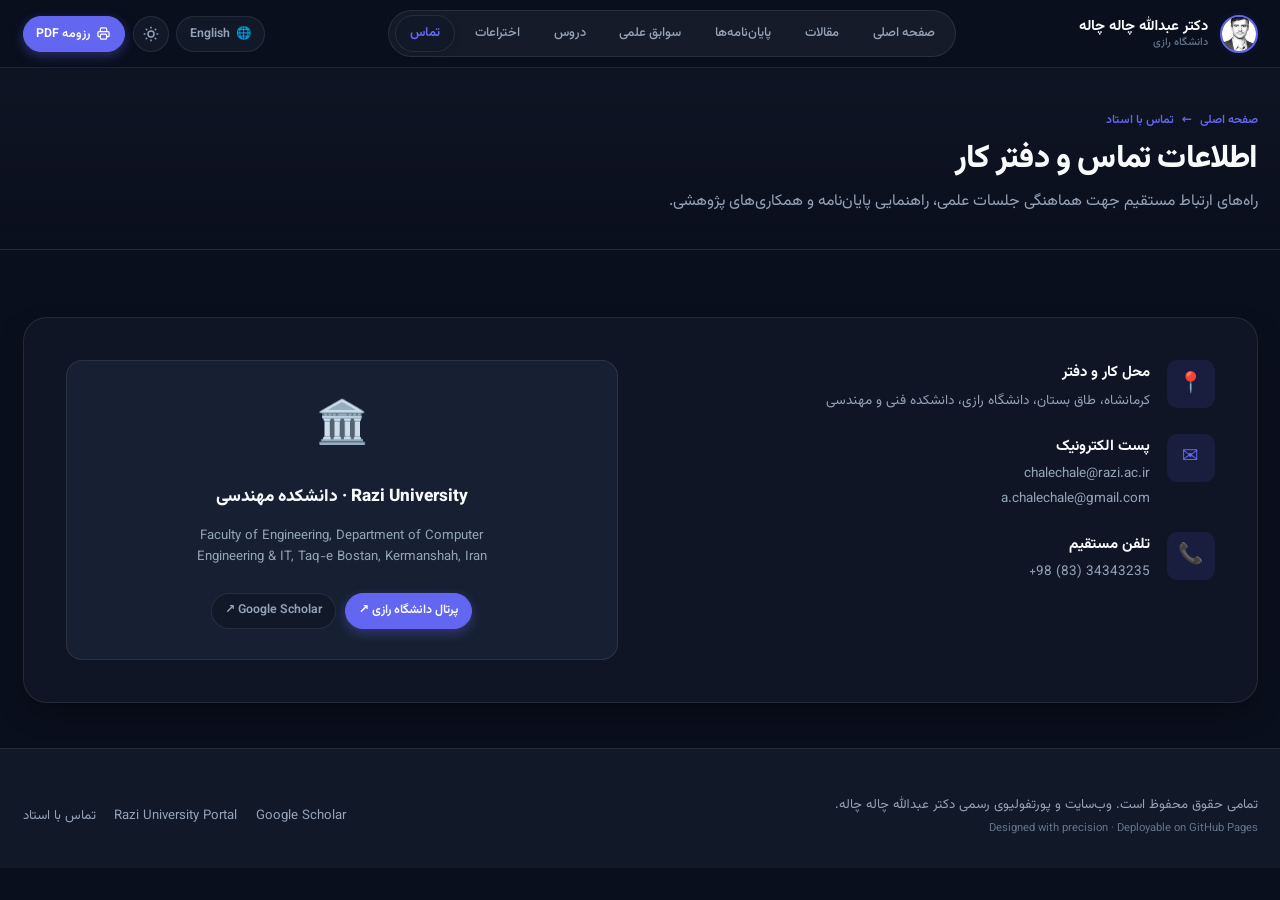
==== contact.html @ 7c10b1ac "feat: complete interactive academic portfolio & analytics suite for Dr. Abdolah Chalechale" ====
<!DOCTYPE html>
<html lang="fa" dir="rtl" data-theme="dark">
<head>
  <meta charset="UTF-8">
  <meta name="viewport" content="width=device-width, initial-scale=1.0">
  <title>تماس و ارتباط با استاد | دکتر عبدالله چاله چاله</title>
  
  <meta name="description" content="Contact details and academic office information for Dr. Abdolah Chalechale at Razi University.">
  <link rel="icon" type="image/jpeg" href="assets/images/profile.jpg">
  <link rel="stylesheet" href="assets/css/style.css">
</head>
<body data-page="contact">

  <!-- Shared Dynamic Header -->
  <header id="app-header"></header>

  <!-- Subpage Header Banner -->
  <div id="subpage-banner"></div>

  <!-- Contact Section -->
  <section class="section">
    <div class="container">
      <div class="contact-wrapper">
        <div class="contact-cards-col">
          <!-- Office Address -->
          <div class="contact-entry">
            <div class="contact-entry-icon">📍</div>
            <div class="contact-entry-text">
              <h4 id="contact-office-title">محل کار و دفتر</h4>
              <p id="contact-office-text">کرمانشاه، طاق بستان، دانشگاه رازی، دانشکده فنی و مهندسی</p>
            </div>
          </div>

          <!-- Email -->
          <div class="contact-entry">
            <div class="contact-entry-icon">✉️</div>
            <div class="contact-entry-text">
              <h4 id="contact-email-title">پست الکترونیک</h4>
              <p><a id="contact-email-link" href="mailto:chalechale@razi.ac.ir">chalechale@razi.ac.ir</a></p>
              <p style="margin-top:2px;"><a href="mailto:a.chalechale@gmail.com">a.chalechale@gmail.com</a></p>
            </div>
          </div>

          <!-- Phone -->
          <div class="contact-entry">
            <div class="contact-entry-icon">📞</div>
            <div class="contact-entry-text">
              <h4 id="contact-phone-title">تلفن مستقیم</h4>
              <p id="contact-phone-text" dir="ltr" style="text-align:inherit;">+98 (83) 34343235</p>
            </div>
          </div>
        </div>

        <!-- Campus Card / Portals -->
        <div class="contact-card-box">
          <div style="font-size:2.8rem; color:var(--primary); margin-bottom:0.4rem;">🏛️</div>
          <h4 style="font-size:1.15rem; font-weight:800;">Razi University · دانشکده مهندسی</h4>
          <p style="font-size:0.88rem; color:var(--text-muted); max-width:320px; line-height:1.6;">
            Faculty of Engineering, Department of Computer Engineering & IT, Taq-e Bostan, Kermanshah, Iran
          </p>
          <div style="margin-top:0.8rem; display:flex; gap:0.6rem; flex-wrap:wrap; justify-content:center;">
            <a href="https://razi.ac.ir/~chalechale" target="_blank" rel="noopener" class="action-pill primary" style="font-size:0.82rem; height:36px;">
              پرتال دانشگاه رازی ↗
            </a>
            <a href="https://scholar.google.com/citations?user=C1-FBkUAAAAJ&hl=en" target="_blank" rel="noopener" class="action-pill" style="font-size:0.82rem; height:36px;">
              Google Scholar ↗
            </a>
          </div>
        </div>
      </div>
    </div>
  </section>

  <!-- Shared Dynamic Footer -->
  <footer id="app-footer"></footer>

  <!-- Scripts -->
  <script src="assets/js/data.js"></script>
  <script src="assets/js/app.js"></script>
</body>
</html>
---- assets/css/style.css ----
/* ==========================================================================
   Dr. Abdolah Chalechale - Premium Academic Portfolio & Multi-Page CV
   Modern Minimalist Luxury Aesthetic | Multi-Page Architecture
   Bilingual (Persian & English) | Dark & Light Modes | Print-Ready
   ========================================================================== */

/* --- Import Fonts --- */
@import url('https://fonts.googleapis.com/css2?family=Outfit:wght@300;400;500;600;700;800&family=Plus+Jakarta+Sans:wght@400;500;600;700;800&family=Vazirmatn:wght@300;400;500;600;700;800;900&family=Fira+Code:wght@400;500&display=swap');

/* --- Design Tokens --- */
:root {
  --primary: #6366f1;
  --primary-hover: #4f46e5;
  --primary-light: rgba(99, 102, 241, 0.12);
  --primary-glow: rgba(99, 102, 241, 0.28);
  --cyan: #06b6d4;
  --cyan-light: rgba(6, 182, 212, 0.12);
  --emerald: #10b981;
  --emerald-light: rgba(16, 185, 129, 0.12);
  --amber: #f59e0b;
  --amber-light: rgba(245, 158, 11, 0.12);
  --radius-xs: 6px;
  --radius-sm: 10px;
  --radius-md: 16px;
  --radius-lg: 24px;
  --radius-full: 9999px;
  --transition: all 0.24s cubic-bezier(0.16, 1, 0.3, 1);
  --font-en: 'Plus Jakarta Sans', 'Outfit', system-ui, -apple-system, sans-serif;
  --font-fa: 'Vazirmatn', system-ui, -apple-system, sans-serif;
  --font-mono: 'Fira Code', monospace;
}

/* --- Dark Theme (Default) --- */
[data-theme="dark"] {
  --bg-body: #0a0f1d;
  --bg-surface: #111827;
  --bg-surface-elevated: #162032;
  --bg-card: rgba(17, 24, 39, 0.78);
  --bg-card-hover: rgba(26, 36, 56, 0.9);
  --border-color: rgba(255, 255, 255, 0.09);
  --border-color-hover: rgba(99, 102, 241, 0.45);
  --text-main: #f8fafc;
  --text-muted: #94a3b8;
  --text-faint: #64748b;
  --nav-bg: rgba(10, 15, 29, 0.88);
  --shadow-sm: 0 2px 8px rgba(0, 0, 0, 0.3);
  --shadow-md: 0 12px 30px -10px rgba(0, 0, 0, 0.55);
  --shadow-glow: 0 0 30px rgba(99, 102, 241, 0.22);
  --code-bg: #0d1322;
  --badge-bg: rgba(255, 255, 255, 0.05);
}

/* --- Light Theme --- */
[data-theme="light"] {
  --bg-body: #f8fafc;
  --bg-surface: #ffffff;
  --bg-surface-elevated: #f1f5f9;
  --bg-card: rgba(255, 255, 255, 0.92);
  --bg-card-hover: #ffffff;
  --border-color: #e2e8f0;
  --border-color-hover: rgba(99, 102, 241, 0.45);
  --text-main: #0f172a;
  --text-muted: #475569;
  --text-faint: #94a3b8;
  --nav-bg: rgba(255, 255, 255, 0.9);
  --shadow-sm: 0 2px 6px rgba(15, 23, 42, 0.05);
  --shadow-md: 0 12px 32px -8px rgba(15, 23, 42, 0.08);
  --shadow-glow: 0 0 25px rgba(99, 102, 241, 0.15);
  --code-bg: #f8fafc;
  --badge-bg: #eef2f6;
}

/* --- Base & Reset --- */
*, *::before, *::after {
  box-sizing: border-box;
  margin: 0;
  padding: 0;
}

html {
  scroll-behavior: smooth;
  font-size: 15px;
}

body {
  background-color: var(--bg-body);
  color: var(--text-main);
  line-height: 1.7;
  transition: background-color 0.3s ease, color 0.3s ease;
  overflow-x: hidden;
  min-height: 100vh;
  display: flex;
  flex-direction: column;
}

html[lang="en"] body {
  font-family: var(--font-en);
}

html[lang="fa"] body {
  font-family: var(--font-fa);
  direction: rtl;
  text-align: right;
}

a {
  color: inherit;
  text-decoration: none;
  transition: var(--transition);
}

button {
  cursor: pointer;
  border: none;
  background: transparent;
  font-family: inherit;
  color: inherit;
}

.container {
  width: 100%;
  max-width: 1280px;
  margin: 0 auto;
  padding: 0 1.5rem;
}

/* ==========================================================================
   Navigation Bar (Zero Overflow, Completely Clean & Modern)
   ========================================================================== */
.navbar {
  position: fixed;
  top: 0;
  left: 0;
  right: 0;
  z-index: 1000;
  background: var(--nav-bg);
  backdrop-filter: blur(16px);
  -webkit-backdrop-filter: blur(16px);
  border-bottom: 1px solid var(--border-color);
  height: 68px;
  display: flex;
  align-items: center;
  transition: var(--transition);
}

.nav-container {
  display: flex;
  align-items: center;
  justify-content: space-between;
  gap: 1rem;
  width: 100%;
}

/* Brand Section */
.nav-brand {
  display: flex;
  align-items: center;
  gap: 0.75rem;
  flex-shrink: 0;
  white-space: nowrap;
}

.brand-avatar {
  width: 38px;
  height: 38px;
  border-radius: var(--radius-full);
  object-fit: cover;
  border: 2px solid var(--primary);
  box-shadow: 0 0 10px var(--primary-light);
  flex-shrink: 0;
}

.brand-info {
  display: flex;
  flex-direction: column;
  line-height: 1.25;
}

.brand-name {
  font-size: 0.98rem;
  font-weight: 700;
  color: var(--text-main);
  white-space: nowrap;
}

.brand-badge {
  font-size: 0.72rem;
  color: var(--text-faint);
  font-weight: 500;
  white-space: nowrap;
}

/* Navigation Menu */
.nav-menu-wrapper {
  display: flex;
  align-items: center;
  flex-grow: 1;
  justify-content: center;
}

.nav-menu {
  display: flex;
  align-items: center;
  list-style: none;
  gap: 0.35rem;
  padding: 0.3rem 0.4rem;
  background: var(--badge-bg);
  border: 1px solid var(--border-color);
  border-radius: var(--radius-full);
}

.nav-item {
  white-space: nowrap;
}

.nav-link {
  display: inline-block;
  font-size: 0.86rem;
  font-weight: 500;
  color: var(--text-muted);
  padding: 0.42rem 0.95rem;
  border-radius: var(--radius-full);
  white-space: nowrap !important;
  transition: var(--transition);
  text-decoration: none;
}

.nav-link:hover {
  color: var(--text-main);
  background: rgba(255, 255, 255, 0.06);
}

.nav-link.active {
  color: var(--primary);
  background: var(--bg-surface);
  font-weight: 700;
  box-shadow: 0 2px 8px rgba(0, 0, 0, 0.1);
  border: 1px solid var(--border-color);
}

/* Navigation Actions (Buttons) */
.nav-actions {
  display: flex;
  align-items: center;
  gap: 0.5rem;
  flex-shrink: 0;
  white-space: nowrap;
}

.action-pill {
  display: inline-flex;
  align-items: center;
  gap: 0.4rem;
  height: 36px;
  padding: 0 0.85rem;
  border-radius: var(--radius-full);
  font-size: 0.82rem;
  font-weight: 600;
  background: var(--bg-surface);
  border: 1px solid var(--border-color);
  color: var(--text-muted);
  white-space: nowrap !important;
  transition: var(--transition);
}

.action-pill:hover {
  color: var(--primary);
  border-color: var(--border-color-hover);
  background: var(--bg-surface-elevated);
  transform: translateY(-1px);
}

.action-pill.primary {
  background: var(--primary);
  color: #ffffff;
  border-color: var(--primary);
  box-shadow: 0 4px 12px rgba(99, 102, 241, 0.35);
}

.action-pill.primary:hover {
  background: var(--primary-hover);
  box-shadow: 0 6px 16px rgba(99, 102, 241, 0.45);
  color: #ffffff;
}

.icon-btn-round {
  display: inline-flex;
  align-items: center;
  justify-content: center;
  width: 36px;
  height: 36px;
  border-radius: var(--radius-full);
  background: var(--bg-surface);
  border: 1px solid var(--border-color);
  color: var(--text-muted);
  flex-shrink: 0;
  transition: var(--transition);
}

.icon-btn-round:hover {
  color: var(--primary);
  border-color: var(--border-color-hover);
  transform: translateY(-1px);
}

/* Mobile Toggle */
.mobile-toggle {
  display: none;
  width: 38px;
  height: 38px;
  border-radius: var(--radius-sm);
  align-items: center;
  justify-content: center;
  background: var(--bg-surface);
  border: 1px solid var(--border-color);
  color: var(--text-main);
}

/* Mobile Drawer */
.mobile-nav-drawer {
  display: none;
  position: fixed;
  top: 68px;
  left: 0;
  right: 0;
  background: var(--bg-surface);
  border-bottom: 1px solid var(--border-color);
  padding: 1.25rem;
  z-index: 999;
  flex-direction: column;
  gap: 0.5rem;
  box-shadow: var(--shadow-md);
}

.mobile-nav-drawer.active {
  display: flex;
}

.mobile-nav-link {
  padding: 0.65rem 1rem;
  border-radius: var(--radius-sm);
  font-size: 0.95rem;
  font-weight: 600;
  color: var(--text-muted);
}

.mobile-nav-link.active, .mobile-nav-link:hover {
  color: var(--primary);
  background: var(--primary-light);
}

/* ==========================================================================
   Page Headers (For Dedicated Sub-Pages)
   ========================================================================== */
.page-header-section {
  padding-top: 110px;
  padding-bottom: 35px;
  position: relative;
  border-bottom: 1px solid var(--border-color);
  background: linear-gradient(180deg, var(--bg-card) 0%, transparent 100%);
}

.page-header-content {
  display: flex;
  flex-direction: column;
  gap: 0.6rem;
}

.page-breadcrumb {
  display: flex;
  align-items: center;
  gap: 0.5rem;
  font-size: 0.8rem;
  color: var(--primary);
  font-weight: 600;
}

.page-title {
  font-size: 2.15rem;
  font-weight: 800;
  letter-spacing: -0.025em;
  line-height: 1.25;
}

.page-subtitle {
  font-size: 1.05rem;
  color: var(--text-muted);
  max-width: 780px;
  line-height: 1.6;
}

/* ==========================================================================
   Home Hero Section (Executive Professor Profile)
   ========================================================================== */
.hero-section {
  padding-top: 115px;
  padding-bottom: 45px;
  position: relative;
}

.hero-glow {
  position: absolute;
  top: 5%;
  left: 50%;
  transform: translateX(-50%);
  width: 750px;
  height: 380px;
  background: radial-gradient(circle, rgba(99, 102, 241, 0.16) 0%, rgba(6, 182, 212, 0.08) 50%, transparent 75%);
  filter: blur(80px);
  z-index: -1;
  pointer-events: none;
}

.hero-grid {
  display: grid;
  grid-template-columns: 290px 1fr;
  gap: 3rem;
  align-items: center;
  background: var(--bg-card);
  backdrop-filter: blur(16px);
  border: 1px solid var(--border-color);
  border-radius: var(--radius-lg);
  padding: 3rem;
  box-shadow: var(--shadow-md);
}

.hero-avatar-box {
  text-align: center;
  position: relative;
}

.hero-avatar-frame {
  width: 250px;
  height: 290px;
  margin: 0 auto;
  border-radius: var(--radius-lg);
  overflow: hidden;
  box-shadow: var(--shadow-md);
  border: 3px solid rgba(255, 255, 255, 0.15);
  background: var(--bg-surface);
}

.hero-avatar-img {
  width: 100%;
  height: 100%;
  object-fit: cover;
  transition: transform 0.4s ease;
}

.hero-avatar-img:hover {
  transform: scale(1.03);
}

.verified-pill {
  position: absolute;
  bottom: -12px;
  left: 50%;
  transform: translateX(-50%);
  background: var(--bg-surface);
  color: var(--cyan);
  border: 1px solid var(--border-color);
  padding: 0.3rem 0.9rem;
  border-radius: var(--radius-full);
  font-size: 0.76rem;
  font-weight: 700;
  display: inline-flex;
  align-items: center;
  gap: 0.35rem;
  white-space: nowrap;
  box-shadow: var(--shadow-sm);
}

.hero-info {
  display: flex;
  flex-direction: column;
  gap: 1.1rem;
}

.hero-badges-row {
  display: flex;
  flex-wrap: wrap;
  gap: 0.5rem;
}

.badge {
  display: inline-flex;
  align-items: center;
  gap: 0.35rem;
  padding: 0.3rem 0.8rem;
  border-radius: var(--radius-full);
  font-size: 0.78rem;
  font-weight: 600;
  background: var(--badge-bg);
  border: 1px solid var(--border-color);
  color: var(--text-muted);
  white-space: nowrap;
}

.badge.primary {
  background: var(--primary-light);
  border-color: rgba(99, 102, 241, 0.3);
  color: var(--primary);
}

.badge.cyan {
  background: var(--cyan-light);
  border-color: rgba(6, 182, 212, 0.3);
  color: var(--cyan);
}

.badge.emerald {
  background: var(--emerald-light);
  border-color: rgba(16, 185, 129, 0.3);
  color: var(--emerald);
}

.hero-title {
  font-size: 2.45rem;
  font-weight: 800;
  letter-spacing: -0.025em;
  line-height: 1.2;
}

.hero-rank {
  font-size: 1.22rem;
  font-weight: 700;
  color: var(--primary);
}

.hero-dept {
  font-size: 0.96rem;
  color: var(--text-muted);
  display: flex;
  align-items: center;
  gap: 0.45rem;
}

.hero-bio-text {
  font-size: 0.95rem;
  color: var(--text-muted);
  line-height: 1.75;
}

.hero-quote-box {
  font-style: italic;
  font-size: 0.92rem;
  color: var(--text-faint);
  border-left: 3px solid var(--primary);
  padding: 0.5rem 1.1rem;
  background: var(--primary-light);
  border-radius: 0 var(--radius-sm) var(--radius-sm) 0;
}

html[lang="fa"] .hero-quote-box {
  border-left: none;
  border-right: 3px solid var(--primary);
  border-radius: var(--radius-sm) 0 0 var(--radius-sm);
}

.hero-buttons-row {
  display: flex;
  flex-wrap: wrap;
  gap: 0.75rem;
  margin-top: 0.35rem;
}

/* ==========================================================================
   Stats Strip
   ========================================================================== */
.stats-strip {
  margin: 25px 0 45px;
}

.stats-grid {
  display: grid;
  grid-template-columns: repeat(auto-fit, minmax(170px, 1fr));
  gap: 1.1rem;
}

.stat-box {
  background: var(--bg-card);
  backdrop-filter: blur(12px);
  border: 1px solid var(--border-color);
  border-radius: var(--radius-md);
  padding: 1.4rem 1.1rem;
  text-align: center;
  box-shadow: var(--shadow-sm);
  transition: var(--transition);
}

.stat-box:hover {
  border-color: var(--border-color-hover);
  transform: translateY(-3px);
  box-shadow: var(--shadow-md);
}

.stat-num {
  font-size: 2.1rem;
  font-weight: 800;
  line-height: 1.1;
  color: var(--text-main);
  letter-spacing: -0.02em;
}

.stat-label {
  font-size: 0.82rem;
  color: var(--text-muted);
  font-weight: 600;
  margin-top: 0.35rem;
}

.stat-sub {
  font-size: 0.72rem;
  color: var(--text-faint);
  margin-top: 0.15rem;
}

/* ==========================================================================
   Pillars & Featured Grid (Home Page)
   ========================================================================== */
.section {
  padding: 45px 0;
}

.section-head {
  display: flex;
  justify-content: space-between;
  align-items: flex-end;
  flex-wrap: wrap;
  gap: 1rem;
  margin-bottom: 2rem;
}

.section-head-text h3 {
  font-size: 1.65rem;
  font-weight: 800;
  letter-spacing: -0.02em;
}

.section-head-text p {
  font-size: 0.92rem;
  color: var(--text-muted);
  margin-top: 0.25rem;
}

.explore-all-btn {
  display: inline-flex;
  align-items: center;
  gap: 0.35rem;
  font-size: 0.88rem;
  font-weight: 700;
  color: var(--primary);
  padding: 0.4rem 0.85rem;
  border-radius: var(--radius-sm);
  border: 1px solid var(--border-color);
  background: var(--bg-surface);
  transition: var(--transition);
}

.explore-all-btn:hover {
  background: var(--primary-light);
  border-color: var(--primary);
  transform: translateY(-2px);
}

.pillars-grid {
  display: grid;
  grid-template-columns: repeat(auto-fit, minmax(320px, 1fr));
  gap: 1.4rem;
}

.pillar-card {
  background: var(--bg-card);
  backdrop-filter: blur(12px);
  border: 1px solid var(--border-color);
  border-radius: var(--radius-md);
  padding: 1.7rem;
  box-shadow: var(--shadow-sm);
  display: flex;
  flex-direction: column;
  gap: 0.8rem;
  transition: var(--transition);
}

.pillar-card:hover {
  border-color: var(--border-color-hover);
  transform: translateY(-4px);
  box-shadow: var(--shadow-md);
}

.pillar-icon {
  width: 48px;
  height: 48px;
  border-radius: var(--radius-sm);
  background: var(--primary-light);
  color: var(--primary);
  display: flex;
  align-items: center;
  justify-content: center;
  font-size: 1.5rem;
}

.pillar-title {
  font-size: 1.15rem;
  font-weight: 700;
}

.pillar-desc {
  font-size: 0.88rem;
  color: var(--text-muted);
  line-height: 1.65;
}

/* ==========================================================================
   Filter & Search Bar (Used on Publications & Theses Pages)
   ========================================================================== */
.filter-toolbar {
  background: var(--bg-card);
  border: 1px solid var(--border-color);
  border-radius: var(--radius-md);
  padding: 1.25rem;
  margin-bottom: 2rem;
  display: flex;
  flex-direction: column;
  gap: 1rem;
  box-shadow: var(--shadow-sm);
}

.search-box {
  position: relative;
  width: 100%;
}

.search-icon {
  position: absolute;
  top: 50%;
  left: 1rem;
  transform: translateY(-50%);
  color: var(--text-faint);
  font-size: 1.1rem;
  pointer-events: none;
}

html[lang="fa"] .search-icon {
  left: auto;
  right: 1rem;
}

.search-field {
  width: 100%;
  height: 46px;
  background: var(--bg-surface);
  border: 1px solid var(--border-color);
  border-radius: var(--radius-sm);
  padding: 0 1rem 0 2.8rem;
  font-size: 0.95rem;
  color: var(--text-main);
  outline: none;
  transition: var(--transition);
  font-family: inherit;
}

html[lang="fa"] .search-field {
  padding: 0 2.8rem 0 1rem;
}

.search-field:focus {
  border-color: var(--primary);
  box-shadow: 0 0 0 3px var(--primary-light);
}

.filter-pills-wrap {
  display: flex;
  flex-wrap: wrap;
  align-items: center;
  justify-content: space-between;
  gap: 0.75rem;
}

.pills-group {
  display: flex;
  flex-wrap: wrap;
  gap: 0.4rem;
  align-items: center;
}

.filter-pill {
  padding: 0.42rem 0.9rem;
  border-radius: var(--radius-full);
  font-size: 0.82rem;
  font-weight: 600;
  background: var(--bg-surface);
  border: 1px solid var(--border-color);
  color: var(--text-muted);
  white-space: nowrap !important;
  transition: var(--transition);
}

.filter-pill:hover {
  color: var(--text-main);
  border-color: var(--border-color-hover);
}

.filter-pill.active {
  background: var(--primary);
  color: #ffffff;
  border-color: var(--primary);
  box-shadow: 0 2px 8px rgba(99, 102, 241, 0.35);
}

.select-dropdown {
  height: 36px;
  padding: 0 0.85rem;
  background: var(--bg-surface);
  border: 1px solid var(--border-color);
  border-radius: var(--radius-sm);
  color: var(--text-muted);
  font-size: 0.82rem;
  font-weight: 600;
  outline: none;
  font-family: inherit;
  cursor: pointer;
  white-space: nowrap;
}

/* ==========================================================================
   Publications List Cards
   ========================================================================== */
.publications-feed {
  display: flex;
  flex-direction: column;
  gap: 1.25rem;
}

.pub-entry {
  background: var(--bg-card);
  backdrop-filter: blur(12px);
  border: 1px solid var(--border-color);
  border-radius: var(--radius-md);
  padding: 1.6rem 1.8rem;
  box-shadow: var(--shadow-sm);
  display: flex;
  flex-direction: column;
  gap: 0.7rem;
  transition: var(--transition);
}

.pub-entry:hover {
  border-color: var(--border-color-hover);
  transform: translateY(-2px);
  box-shadow: var(--shadow-md);
}

.pub-entry.highlight {
  border-left: 4px solid var(--primary);
}

html[lang="fa"] .pub-entry.highlight {
  border-left: 1px solid var(--border-color);
  border-right: 4px solid var(--primary);
}

.pub-top-row {
  display: flex;
  align-items: center;
  justify-content: space-between;
  gap: 0.75rem;
  flex-wrap: wrap;
}

.pub-tags {
  display: flex;
  align-items: center;
  gap: 0.45rem;
  flex-wrap: wrap;
}

.year-tag {
  font-size: 0.78rem;
  font-weight: 700;
  color: var(--text-faint);
  background: var(--badge-bg);
  padding: 0.2rem 0.6rem;
  border-radius: var(--radius-xs);
}

.pub-title-text {
  font-size: 1.18rem;
  font-weight: 700;
  line-height: 1.45;
  color: var(--text-main);
}

.pub-authors-text {
  font-size: 0.9rem;
  color: var(--text-muted);
}

.pub-authors-text .highlight-name {
  font-weight: 700;
  color: var(--primary);
  text-decoration: underline;
  text-decoration-color: var(--primary-light);
}

.pub-venue-text {
  font-size: 0.88rem;
  font-style: italic;
  color: var(--text-muted);
}

.pub-abstract-box {
  font-size: 0.86rem;
  color: var(--text-muted);
  line-height: 1.7;
  background: var(--bg-surface-elevated);
  padding: 0.9rem 1.1rem;
  border-radius: var(--radius-sm);
  border: 1px solid var(--border-color);
  margin-top: 0.25rem;
}

.pub-bot-row {
  display: flex;
  align-items: center;
  justify-content: space-between;
  flex-wrap: wrap;
  gap: 0.75rem;
  padding-top: 0.6rem;
  border-top: 1px solid var(--border-color);
  margin-top: 0.35rem;
}

.btn-sm {
  display: inline-flex;
  align-items: center;
  gap: 0.35rem;
  padding: 0.32rem 0.7rem;
  border-radius: var(--radius-sm);
  background: var(--bg-surface);
  border: 1px solid var(--border-color);
  font-size: 0.78rem;
  font-weight: 600;
  color: var(--text-muted);
  white-space: nowrap !important;
  transition: var(--transition);
}

.btn-sm:hover {
  color: var(--primary);
  border-color: var(--primary);
}

/* ==========================================================================
   Theses Cards
   ========================================================================== */
.theses-grid {
  display: grid;
  grid-template-columns: repeat(auto-fit, minmax(340px, 1fr));
  gap: 1.4rem;
}

.thesis-card {
  background: var(--bg-card);
  border: 1px solid var(--border-color);
  border-radius: var(--radius-md);
  padding: 1.5rem;
  box-shadow: var(--shadow-sm);
  display: flex;
  flex-direction: column;
  gap: 0.75rem;
  transition: var(--transition);
}

.thesis-card:hover {
  border-color: var(--border-color-hover);
  transform: translateY(-3px);
  box-shadow: var(--shadow-md);
}

.thesis-student-row {
  font-size: 0.85rem;
  color: var(--text-faint);
  display: flex;
  align-items: center;
  gap: 0.4rem;
}

.thesis-student-row strong {
  color: var(--text-main);
}

.thesis-title-text {
  font-size: 1.05rem;
  font-weight: 700;
  line-height: 1.45;
}

.thesis-desc {
  font-size: 0.84rem;
  color: var(--text-muted);
  line-height: 1.65;
}

/* ==========================================================================
   Timeline (Education & Leadership)
   ========================================================================== */
.timeline-container {
  position: relative;
  margin-top: 1.5rem;
}

.timeline-axis {
  position: absolute;
  top: 0;
  bottom: 0;
  left: 20px;
  width: 2px;
  background: var(--border-color);
}

html[lang="fa"] .timeline-axis {
  left: auto;
  right: 20px;
}

.timeline-nodes {
  display: flex;
  flex-direction: column;
  gap: 2rem;
}

.timeline-node {
  position: relative;
  padding-left: 55px;
}

html[lang="fa"] .timeline-node {
  padding-left: 0;
  padding-right: 55px;
}

.timeline-marker {
  position: absolute;
  top: 0;
  left: 11px;
  width: 20px;
  height: 20px;
  border-radius: 50%;
  background: var(--bg-surface);
  border: 3px solid var(--primary);
  box-shadow: 0 0 10px var(--primary-light);
}

html[lang="fa"] .timeline-marker {
  left: auto;
  right: 11px;
}

.timeline-box {
  background: var(--bg-card);
  border: 1px solid var(--border-color);
  border-radius: var(--radius-md);
  padding: 1.6rem;
  box-shadow: var(--shadow-sm);
  transition: var(--transition);
}

.timeline-box:hover {
  border-color: var(--border-color-hover);
}

.timeline-year {
  font-size: 0.82rem;
  font-weight: 700;
  color: var(--primary);
  margin-bottom: 0.3rem;
}

.timeline-headline {
  font-size: 1.2rem;
  font-weight: 800;
  margin-bottom: 0.25rem;
}

.timeline-organization {
  font-size: 0.92rem;
  color: var(--text-muted);
  margin-bottom: 0.6rem;
}

.timeline-narrative {
  font-size: 0.88rem;
  color: var(--text-muted);
  line-height: 1.7;
}

/* ==========================================================================
   Courses & Teaching Grid
   ========================================================================== */
.courses-grid {
  display: grid;
  grid-template-columns: repeat(auto-fit, minmax(320px, 1fr));
  gap: 1.4rem;
}

.course-box {
  background: var(--bg-card);
  border: 1px solid var(--border-color);
  border-radius: var(--radius-md);
  padding: 1.6rem;
  box-shadow: var(--shadow-sm);
  display: flex;
  flex-direction: column;
  gap: 0.75rem;
  transition: var(--transition);
}

.course-box:hover {
  border-color: var(--border-color-hover);
  transform: translateY(-3px);
}

.course-top-meta {
  display: flex;
  justify-content: space-between;
  align-items: center;
}

.course-title-text {
  font-size: 1.2rem;
  font-weight: 700;
}

.course-info-text {
  font-size: 0.88rem;
  color: var(--text-muted);
  line-height: 1.65;
}

/* ==========================================================================
   Patents & Industrial Projects Grid
   ========================================================================== */
.projects-grid {
  display: grid;
  grid-template-columns: repeat(auto-fit, minmax(340px, 1fr));
  gap: 1.4rem;
}

.project-box {
  background: var(--bg-card);
  border: 1px solid var(--border-color);
  border-radius: var(--radius-md);
  padding: 1.6rem;
  box-shadow: var(--shadow-sm);
  display: flex;
  flex-direction: column;
  gap: 0.75rem;
  transition: var(--transition);
}

.project-box:hover {
  border-color: var(--border-color-hover);
  transform: translateY(-3px);
}

.project-title-text {
  font-size: 1.15rem;
  font-weight: 700;
  line-height: 1.4;
}

.project-info-text {
  font-size: 0.88rem;
  color: var(--text-muted);
  line-height: 1.7;
}

/* ==========================================================================
   Contact Page Layout
   ========================================================================== */
.contact-wrapper {
  background: var(--bg-card);
  border: 1px solid var(--border-color);
  border-radius: var(--radius-lg);
  padding: 2.8rem;
  box-shadow: var(--shadow-md);
  display: grid;
  grid-template-columns: 1fr 1fr;
  gap: 3rem;
  margin-top: 1.5rem;
}

.contact-cards-col {
  display: flex;
  flex-direction: column;
  gap: 1.4rem;
}

.contact-entry {
  display: flex;
  align-items: flex-start;
  gap: 1.1rem;
}

.contact-entry-icon {
  width: 48px;
  height: 48px;
  border-radius: var(--radius-sm);
  background: var(--primary-light);
  color: var(--primary);
  display: flex;
  align-items: center;
  justify-content: center;
  font-size: 1.35rem;
  flex-shrink: 0;
}

.contact-entry-text h4 {
  font-size: 1rem;
  font-weight: 700;
  margin-bottom: 0.25rem;
}

.contact-entry-text p, .contact-entry-text a {
  font-size: 0.9rem;
  color: var(--text-muted);
}

.contact-entry-text a:hover {
  color: var(--primary);
  text-decoration: underline;
}

.contact-card-box {
  background: var(--bg-surface-elevated);
  border: 1px solid var(--border-color);
  border-radius: var(--radius-md);
  padding: 2rem;
  display: flex;
  flex-direction: column;
  justify-content: center;
  align-items: center;
  text-align: center;
  gap: 0.9rem;
}

/* ==========================================================================
   Footer
   ========================================================================== */
.footer {
  border-top: 1px solid var(--border-color);
  background: var(--bg-surface);
  padding: 3rem 0 2rem;
  margin-top: auto;
}

.footer-inner {
  display: flex;
  align-items: center;
  justify-content: space-between;
  flex-wrap: wrap;
  gap: 1.5rem;
}

.footer-copy {
  font-size: 0.88rem;
  color: var(--text-muted);
}

.footer-nav {
  display: flex;
  gap: 1.25rem;
  flex-wrap: wrap;
}

.footer-nav a {
  font-size: 0.88rem;
  color: var(--text-muted);
}

.footer-nav a:hover {
  color: var(--primary);
}

/* ==========================================================================
   Modal Dialog & Toast
   ========================================================================== */
.modal-overlay {
  position: fixed;
  inset: 0;
  background: rgba(0, 0, 0, 0.72);
  backdrop-filter: blur(8px);
  z-index: 2000;
  display: flex;
  align-items: center;
  justify-content: center;
  padding: 1.5rem;
  opacity: 0;
  visibility: hidden;
  transition: opacity 0.25s ease, visibility 0.25s ease;
}

.modal-overlay.active {
  opacity: 1;
  visibility: visible;
}

.modal-window {
  background: var(--bg-surface);
  border: 1px solid var(--border-color);
  border-radius: var(--radius-lg);
  max-width: 680px;
  width: 100%;
  max-height: 85vh;
  overflow-y: auto;
  padding: 2.2rem;
  box-shadow: 0 25px 50px -12px rgba(0, 0, 0, 0.6);
  display: flex;
  flex-direction: column;
  gap: 1.25rem;
  transform: translateY(20px) scale(0.97);
  transition: transform 0.25s cubic-bezier(0.16, 1, 0.3, 1);
}

.modal-overlay.active .modal-window {
  transform: translateY(0) scale(1);
}

.modal-head {
  display: flex;
  align-items: flex-start;
  justify-content: space-between;
  gap: 1rem;
}

.modal-close {
  font-size: 1.3rem;
  color: var(--text-faint);
  padding: 0.3rem;
  line-height: 1;
}

.modal-close:hover {
  color: var(--text-main);
}

.bibtex-code {
  background: var(--code-bg);
  border: 1px solid var(--border-color);
  border-radius: var(--radius-sm);
  padding: 1.1rem;
  font-family: var(--font-mono);
  font-size: 0.82rem;
  color: var(--text-muted);
  white-space: pre-wrap;
  word-break: break-all;
  user-select: all;
  direction: ltr !important;
  text-align: left !important;
}

.toast-shelf {
  position: fixed;
  bottom: 2rem;
  right: 2rem;
  z-index: 9999;
  display: flex;
  flex-direction: column;
  gap: 0.75rem;
  pointer-events: none;
}

html[lang="fa"] .toast-shelf {
  right: auto;
  left: 2rem;
}

.toast-bubble {
  background: #111827;
  color: #f3f4f6;
  border: 1px solid rgba(255, 255, 255, 0.15);
  padding: 0.85rem 1.5rem;
  border-radius: var(--radius-md);
  box-shadow: 0 10px 25px rgba(0, 0, 0, 0.4);
  font-size: 0.9rem;
  font-weight: 500;
  display: flex;
  align-items: center;
  gap: 0.65rem;
  pointer-events: auto;
  animation: toastIn 0.3s cubic-bezier(0.16, 1, 0.3, 1) forwards;
}

@keyframes toastIn {
  from {
    opacity: 0;
    transform: translateY(20px) scale(0.95);
  }
  to {
    opacity: 1;
    transform: translateY(0) scale(1);
  }
}

/* ==========================================================================
   Responsive Breakpoints
   ========================================================================== */
@media (max-width: 1080px) {
  .nav-menu-wrapper {
    display: none;
  }
  .mobile-toggle {
    display: inline-flex;
  }
  .hero-grid {
    grid-template-columns: 1fr;
    text-align: center;
    gap: 2rem;
    padding: 2.2rem;
  }
  .hero-badges-row, .hero-buttons-row, .hero-dept {
    justify-content: center;
  }
  .contact-wrapper {
    grid-template-columns: 1fr;
  }
}

@media (max-width: 768px) {
  .stats-grid {
    grid-template-columns: repeat(2, 1fr);
  }
  .hero-title {
    font-size: 2rem;
  }
  .page-title {
    font-size: 1.8rem;
  }
  .toast-shelf {
    left: 1rem !important;
    right: 1rem !important;
    bottom: 1rem;
  }
}

/* ==========================================================================
   Print Stylesheet (@media print)
   ========================================================================== */
@media print {
  .navbar, .hero-glow, .filter-toolbar, .footer, .toast-shelf, .modal-overlay, .icon-btn-round, .action-pill, .btn-sm {
    display: none !important;
  }
  body {
    background: #ffffff !important;
    color: #000000 !important;
    font-size: 11pt !important;
  }
  .page-header-section {
    padding-top: 0 !important;
    border-bottom: 2px solid #000 !important;
  }
  .hero-section {
    padding-top: 0 !important;
  }
  .hero-grid {
    border: none !important;
    box-shadow: none !important;
    padding: 0 !important;
    grid-template-columns: 150px 1fr !important;
  }
  .hero-avatar-frame {
    width: 130px !important;
    height: 150px !important;
  }
  .pub-entry, .thesis-card, .timeline-box, .course-box, .project-box {
    border: 1px solid #ccc !important;
    box-shadow: none !important;
    background: #ffffff !important;
    break-inside: avoid;
    page-break-inside: avoid;
  }
}

/* ==========================================================================
   Advanced Interactive Chart Suite (Area, Donut, Radar, Trajectory)
   ========================================================================== */
.chart-suite-card {
  background: var(--bg-card);
  backdrop-filter: blur(14px);
  border: 1px solid var(--border-color);
  border-radius: var(--radius-lg);
  padding: 2rem;
  box-shadow: var(--shadow-md);
  margin-bottom: 2rem;
}

.chart-nav-tabs {
  display: flex;
  align-items: center;
  gap: 0.5rem;
  flex-wrap: wrap;
  padding-bottom: 1.25rem;
  margin-bottom: 1.5rem;
  border-bottom: 1px solid var(--border-color);
}

.chart-tab-pill {
  display: inline-flex;
  align-items: center;
  gap: 0.45rem;
  padding: 0.45rem 1rem;
  border-radius: var(--radius-full);
  font-size: 0.84rem;
  font-weight: 600;
  background: var(--bg-surface);
  border: 1px solid var(--border-color);
  color: var(--text-muted);
  white-space: nowrap !important;
  transition: var(--transition);
  cursor: pointer;
}

.chart-tab-pill:hover {
  color: var(--text-main);
  border-color: var(--border-color-hover);
  transform: translateY(-1px);
}

.chart-tab-pill.active {
  background: var(--primary);
  color: #ffffff;
  border-color: var(--primary);
  box-shadow: 0 4px 14px rgba(99, 102, 241, 0.35);
}

.chart-display-grid {
  display: grid;
  grid-template-columns: 1.9fr 1fr;
  gap: 2rem;
  align-items: center;
}

.chart-canvas-wrapper {
  position: relative;
  width: 100%;
  min-height: 250px;
  display: flex;
  align-items: center;
  justify-content: center;
}

.chart-metrics-sidebar {
  display: flex;
  flex-direction: column;
  gap: 1.1rem;
  background: var(--bg-surface-elevated);
  border: 1px solid var(--border-color);
  border-radius: var(--radius-md);
  padding: 1.5rem;
}

.metric-row {
  display: flex;
  justify-content: space-between;
  align-items: center;
}

.metric-label {
  font-size: 0.86rem;
  font-weight: 600;
  color: var(--text-muted);
}

.metric-value {
  font-size: 1.15rem;
  font-weight: 800;
  color: var(--text-main);
}

/* Tooltip floating box */
.chart-tooltip-box {
  position: absolute;
  pointer-events: none;
  background: rgba(15, 23, 42, 0.94);
  color: #ffffff;
  padding: 0.45rem 0.85rem;
  border-radius: var(--radius-sm);
  font-size: 0.78rem;
  font-weight: 600;
  box-shadow: 0 8px 20px rgba(0, 0, 0, 0.4);
  border: 1px solid rgba(255, 255, 255, 0.15);
  transform: translate(-50%, -120%);
  transition: opacity 0.15s ease, transform 0.15s ease;
  opacity: 0;
  z-index: 50;
  white-space: nowrap;
}

.chart-tooltip-box.visible {
  opacity: 1;
}

/* Radar SVG animation */
.radar-polygon {
  fill: rgba(99, 102, 241, 0.28);
  stroke: var(--primary);
  stroke-width: 2.5;
  transition: all 0.5s ease;
}

.radar-point {
  fill: #ffffff;
  stroke: var(--primary);
  stroke-width: 2.5;
  r: 4.5;
  cursor: pointer;
  transition: r 0.2s ease, fill 0.2s ease;
}

.radar-point:hover {
  r: 7;
  fill: var(--cyan);
}

/* Donut Slice */
.donut-slice {
  cursor: pointer;
  transition: transform 0.25s ease, opacity 0.25s ease;
  transform-origin: 150px 150px;
}

.donut-slice:hover {
  opacity: 0.9;
  filter: brightness(1.15);
}

/* Area curve line */
.area-line {
  fill: none;
  stroke: var(--cyan);
  stroke-width: 3;
}

.area-point {
  fill: #ffffff;
  stroke: var(--cyan);
  stroke-width: 2.5;
  r: 4;
  cursor: pointer;
  transition: all 0.2s ease;
}

.area-point:hover {
  r: 6.5;
  fill: var(--primary);
}

@media (max-width: 900px) {
  .chart-display-grid {
    grid-template-columns: 1fr;
  }
}

/* ==========================================================================
   Interactive Analytics & Charts Component Extensions
   ========================================================================== */

/* Domain Progress Bars (Interactive Click-to-filter) */
.domain-interactive-list {
  display: flex;
  flex-direction: column;
  gap: 1rem;
}

.domain-bar-item {
  display: flex;
  flex-direction: column;
  gap: 0.35rem;
  padding: 0.5rem 0.65rem;
  border-radius: var(--radius-sm);
  transition: var(--transition);
  cursor: pointer;
  border: 1px solid transparent;
}

.domain-bar-item:hover {
  background: var(--bg-surface-elevated);
  border-color: var(--border-color);
  transform: translateX(-4px);
}

[dir="ltr"] .domain-bar-item:hover {
  transform: translateX(4px);
}

.domain-bar-header {
  display: flex;
  justify-content: space-between;
  align-items: center;
  font-size: 0.86rem;
  font-weight: 700;
}

.domain-bar-track {
  width: 100%;
  height: 8px;
  background: var(--badge-bg);
  border-radius: 9999px;
  overflow: hidden;
  position: relative;
}

.domain-bar-fill {
  height: 100%;
  border-radius: 9999px;
  transition: width 1s cubic-bezier(0.4, 0, 0.2, 1);
}

/* Home Page Executive Dashboard */
.home-charts-grid {
  display: grid;
  grid-template-columns: 1fr 1fr;
  gap: 1.5rem;
  margin-bottom: 2rem;
}

@media (max-width: 960px) {
  .home-charts-grid {
    grid-template-columns: 1fr;
  }
}

.analytics-card {
  background: var(--bg-card);
  backdrop-filter: blur(14px);
  border: 1px solid var(--border-color);
  border-radius: var(--radius-lg);
  padding: 1.75rem;
  box-shadow: var(--shadow-md);
  display: flex;
  flex-direction: column;
  transition: var(--transition);
  position: relative;
  overflow: hidden;
}

.analytics-card:hover {
  border-color: var(--border-color-hover);
  box-shadow: var(--shadow-lg);
}

.analytics-card-header {
  display: flex;
  justify-content: space-between;
  align-items: center;
  margin-bottom: 1.25rem;
  flex-wrap: wrap;
  gap: 0.5rem;
}

.analytics-card-title {
  display: flex;
  align-items: center;
  gap: 0.5rem;
  font-size: 1.05rem;
  font-weight: 800;
  color: var(--text-main);
}

.analytics-card-badge {
  font-size: 0.76rem;
  padding: 0.2rem 0.6rem;
  border-radius: var(--radius-full);
  background: var(--badge-bg);
  color: var(--primary);
  font-weight: 700;
  border: 1px solid var(--border-color);
}

/* Interactive SVG Bar chart columns */
.chart-bar-group rect {
  transition: transform 0.2s ease, opacity 0.2s ease, fill 0.2s ease;
  transform-origin: bottom;
}

.chart-bar-group:hover rect {
  opacity: 1 !important;
  fill: var(--cyan) !important;
  filter: drop-shadow(0 4px 10px rgba(6, 182, 212, 0.4));
}

.chart-bar-group.active-year rect {
  fill: var(--emerald) !important;
  opacity: 1 !important;
}

/* Theses Interactive Analytics Grid */
.theses-analytics-grid {
  display: grid;
  grid-template-columns: 1.1fr 1fr;
  gap: 1.5rem;
}

@media (max-width: 960px) {
  .theses-analytics-grid {
    grid-template-columns: 1fr;
  }
}

.theses-topic-pill-btn {
  display: flex;
  align-items: center;
  justify-content: space-between;
  padding: 0.75rem 1rem;
  border-radius: var(--radius-sm);
  background: var(--bg-surface);
  border: 1px solid var(--border-color);
  color: var(--text-main);
  font-size: 0.86rem;
  font-weight: 600;
  cursor: pointer;
  transition: var(--transition);
  text-align: inherit;
}

.theses-topic-pill-btn:hover {
  background: var(--bg-surface-elevated);
  border-color: var(--primary);
  transform: translateY(-1px);
}

.theses-topic-pill-btn.active {
  background: rgba(99, 102, 241, 0.15);
  border-color: var(--primary);
  color: var(--primary);
  box-shadow: 0 2px 8px rgba(99, 102, 241, 0.2);
}

/* Career Epochs Visualizer */
.epochs-container {
  display: flex;
  flex-direction: column;
  gap: 1.25rem;
}

.epoch-item {
  display: flex;
  flex-direction: column;
  gap: 0.4rem;
  padding: 1.2rem;
  background: var(--bg-surface);
  border: 1px solid var(--border-color);
  border-radius: var(--radius-md);
  transition: var(--transition);
}

.epoch-item:hover {
  background: var(--bg-surface-elevated);
  border-color: var(--primary);
  transform: translateY(-2px);
  box-shadow: var(--shadow-sm);
}

.epoch-bar-wrapper {
  display: flex;
  align-items: center;
  gap: 1rem;
  margin-top: 0.35rem;
}

.epoch-bar-track {
  flex: 1;
  height: 10px;
  background: var(--badge-bg);
  border-radius: 9999px;
  overflow: hidden;
}

.epoch-bar-fill {
  height: 100%;
  border-radius: 9999px;
  background: linear-gradient(90deg, var(--primary), var(--cyan));
}

/* Innovation Matrix Grid */
.innovation-grid {
  display: grid;
  grid-template-columns: repeat(auto-fit, minmax(260px, 1fr));
  gap: 1.25rem;
}

.innovation-stat-card {
  padding: 1.4rem;
  border-radius: var(--radius-md);
  background: var(--bg-surface);
  border: 1px solid var(--border-color);
  display: flex;
  flex-direction: column;
  gap: 0.6rem;
  transition: var(--transition);
}

.innovation-stat-card:hover {
  border-color: var(--primary);
  transform: translateY(-2px);
  box-shadow: var(--shadow-md);
}
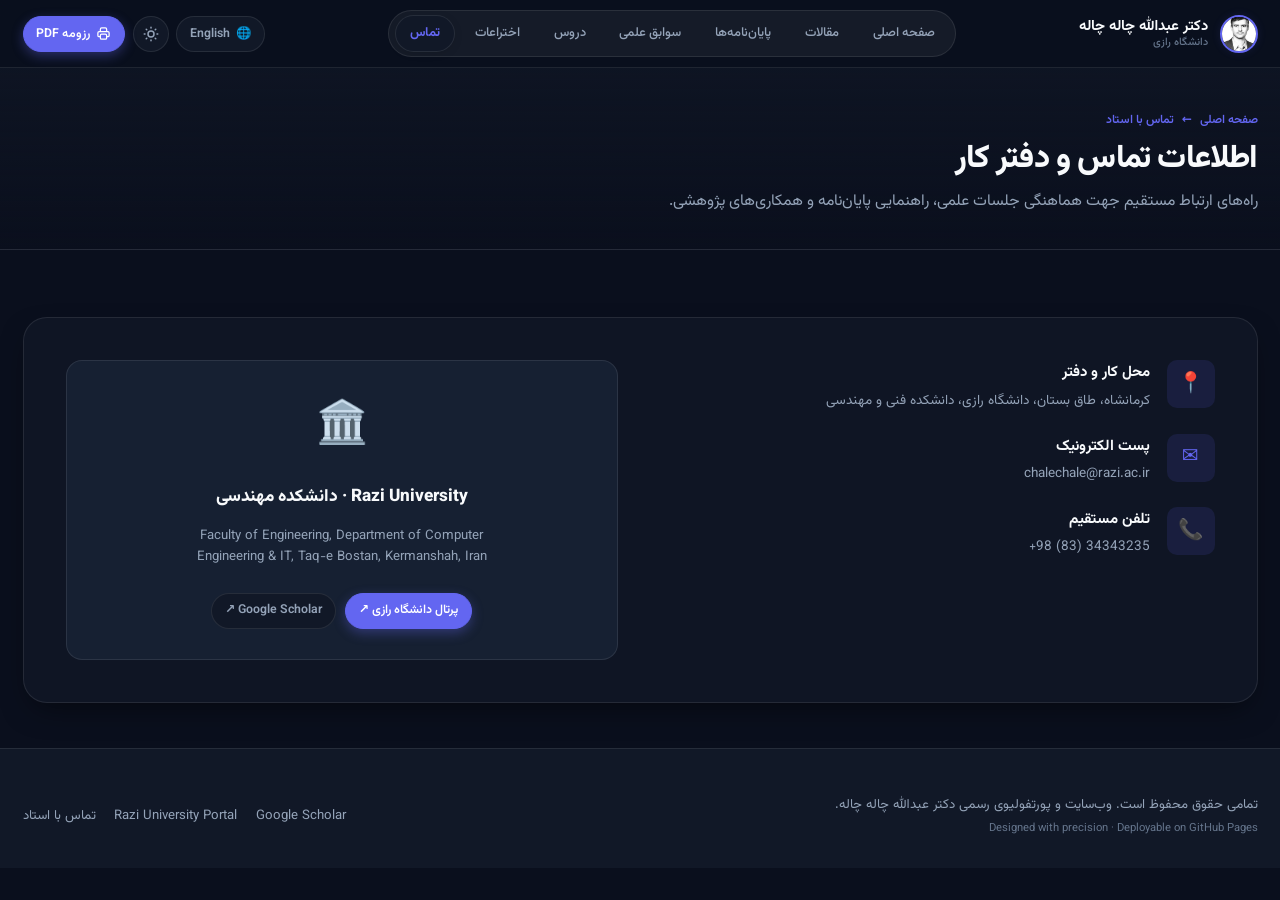
==== commit 1d8e80b9: "fix: remove personal gmail and retain only official chalechale@razi.ac.ir email; verify all data" ====
--- a/contact.html
+++ b/contact.html
@@ -37,7 +37,6 @@
             <div class="contact-entry-text">
               <h4 id="contact-email-title">پست الکترونیک</h4>
               <p><a id="contact-email-link" href="mailto:chalechale@razi.ac.ir">chalechale@razi.ac.ir</a></p>
-              <p style="margin-top:2px;"><a href="mailto:a.chalechale@gmail.com">a.chalechale@gmail.com</a></p>
             </div>
           </div>
 
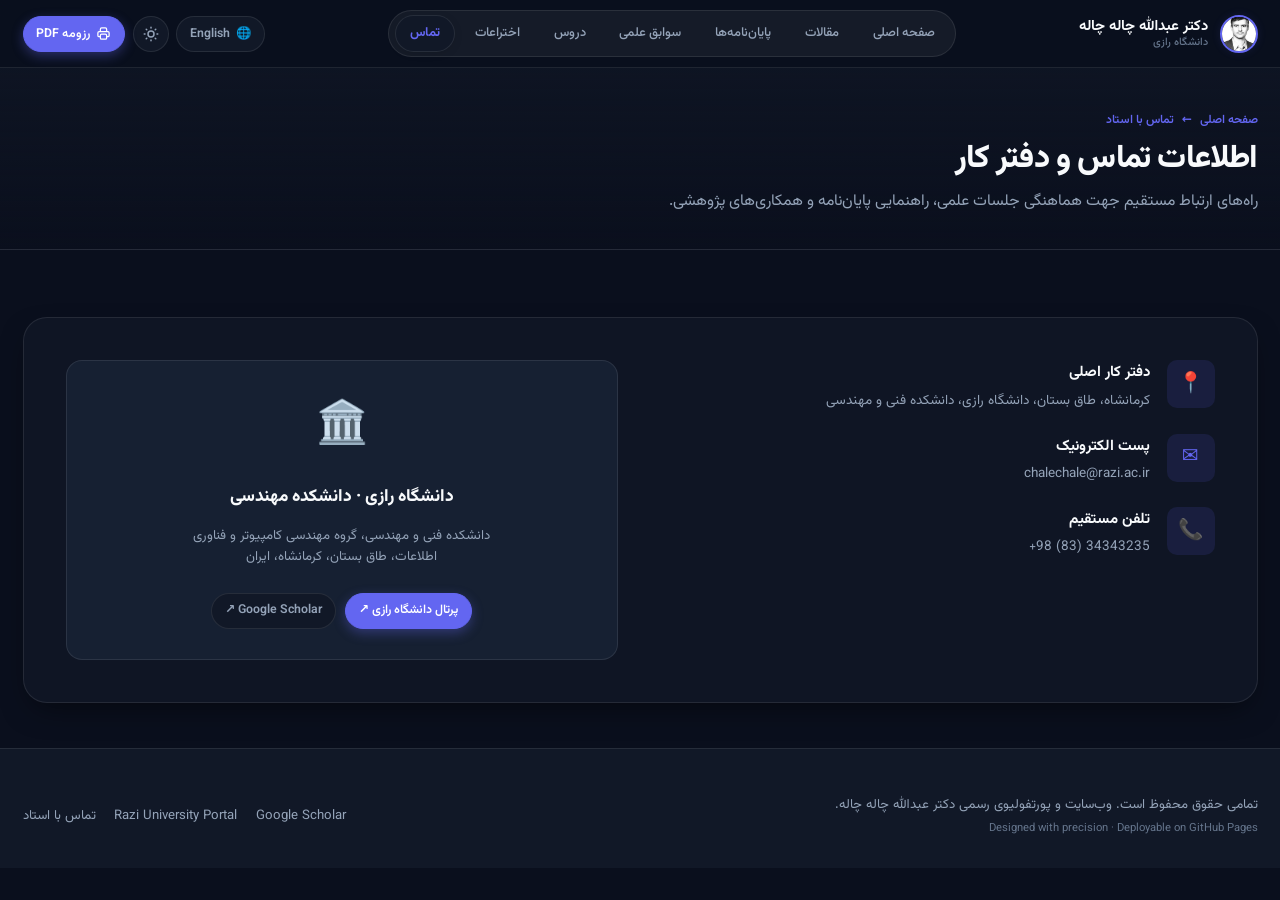
==== commit 8078061d: "fix: enforce 100% strict bilingual consistency across all pages and UI elements" ====
--- a/contact.html
+++ b/contact.html
@@ -53,12 +53,12 @@
         <!-- Campus Card / Portals -->
         <div class="contact-card-box">
           <div style="font-size:2.8rem; color:var(--primary); margin-bottom:0.4rem;">🏛️</div>
-          <h4 style="font-size:1.15rem; font-weight:800;">Razi University · دانشکده مهندسی</h4>
-          <p style="font-size:0.88rem; color:var(--text-muted); max-width:320px; line-height:1.6;">
+          <h4 id="contact-campus-title" style="font-size:1.15rem; font-weight:800;">Razi University · دانشکده مهندسی</h4>
+          <p id="contact-campus-desc" style="font-size:0.88rem; color:var(--text-muted); max-width:320px; line-height:1.6;">
             Faculty of Engineering, Department of Computer Engineering & IT, Taq-e Bostan, Kermanshah, Iran
           </p>
           <div style="margin-top:0.8rem; display:flex; gap:0.6rem; flex-wrap:wrap; justify-content:center;">
-            <a href="https://razi.ac.ir/~chalechale" target="_blank" rel="noopener" class="action-pill primary" style="font-size:0.82rem; height:36px;">
+            <a id="contact-campus-portal-link" href="https://razi.ac.ir/~chalechale" target="_blank" rel="noopener" class="action-pill primary" style="font-size:0.82rem; height:36px;">
               پرتال دانشگاه رازی ↗
             </a>
             <a href="https://scholar.google.com/citations?user=C1-FBkUAAAAJ&hl=en" target="_blank" rel="noopener" class="action-pill" style="font-size:0.82rem; height:36px;">
